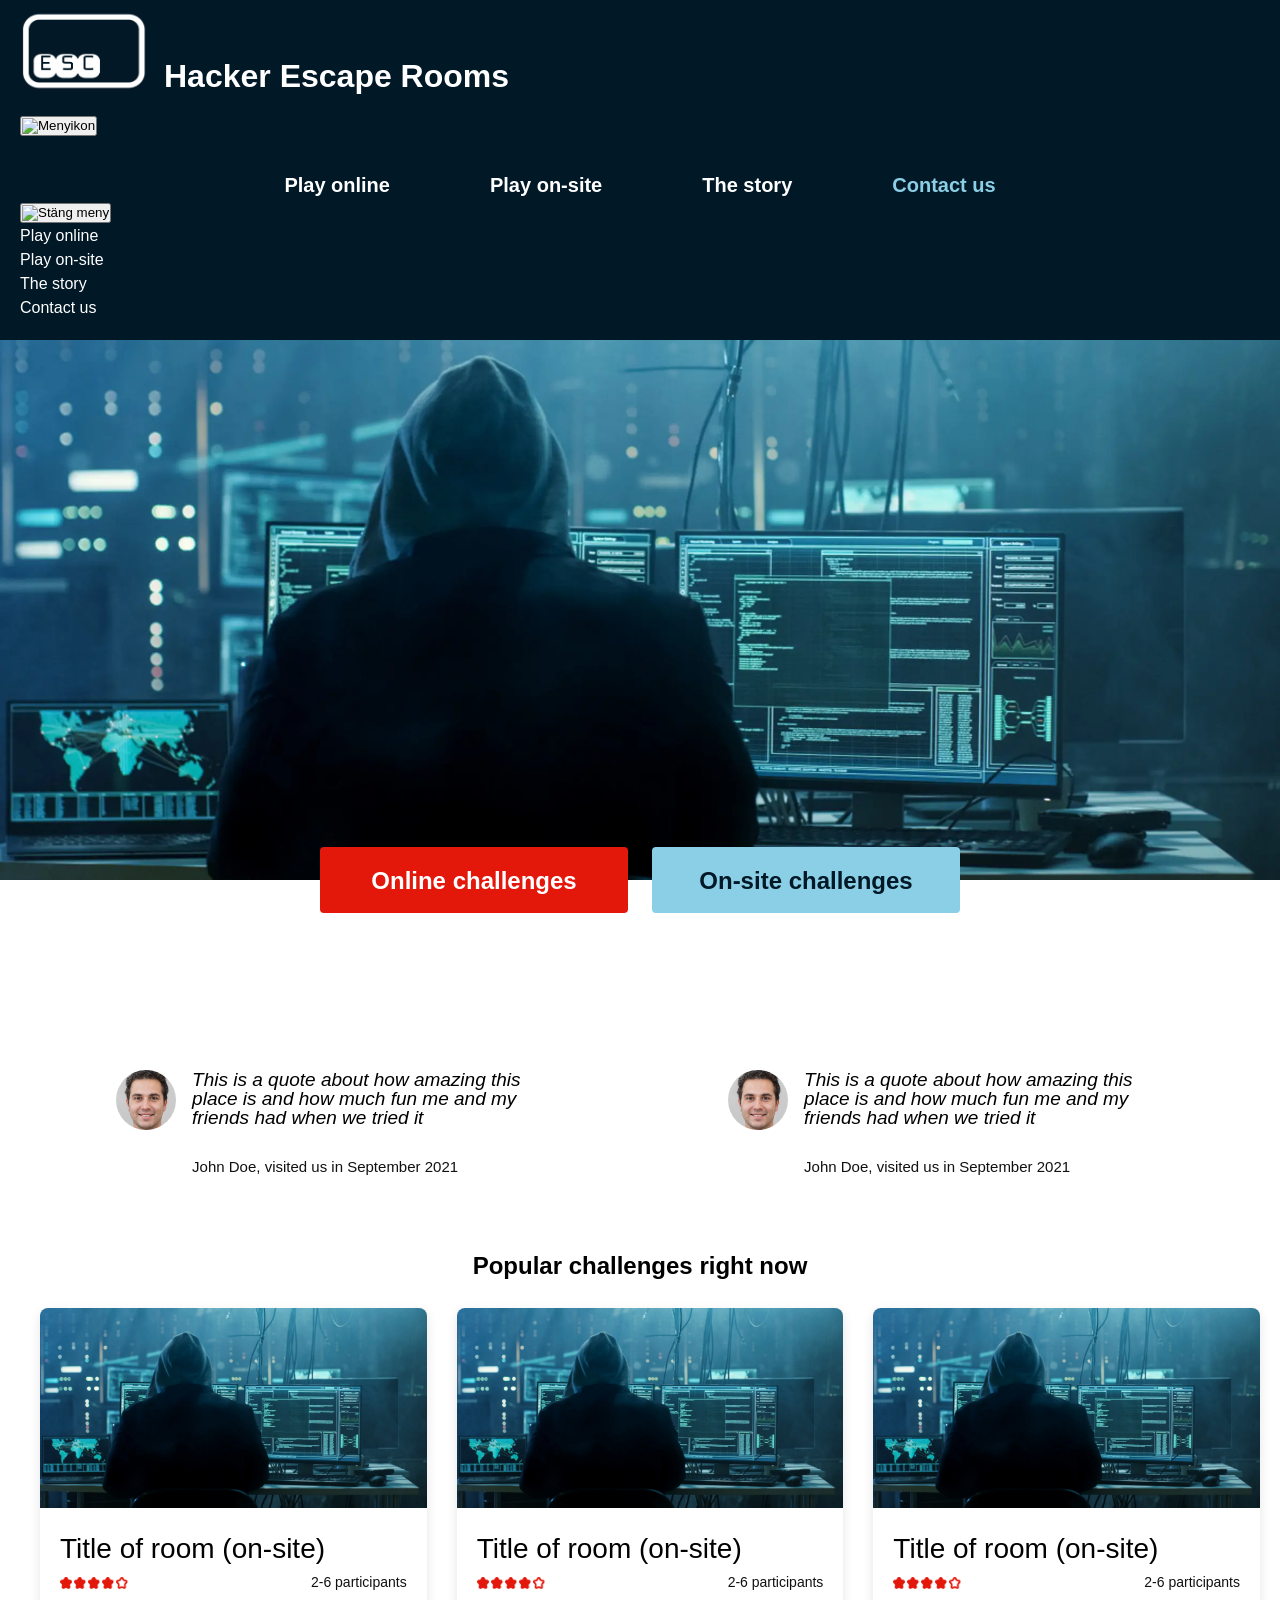
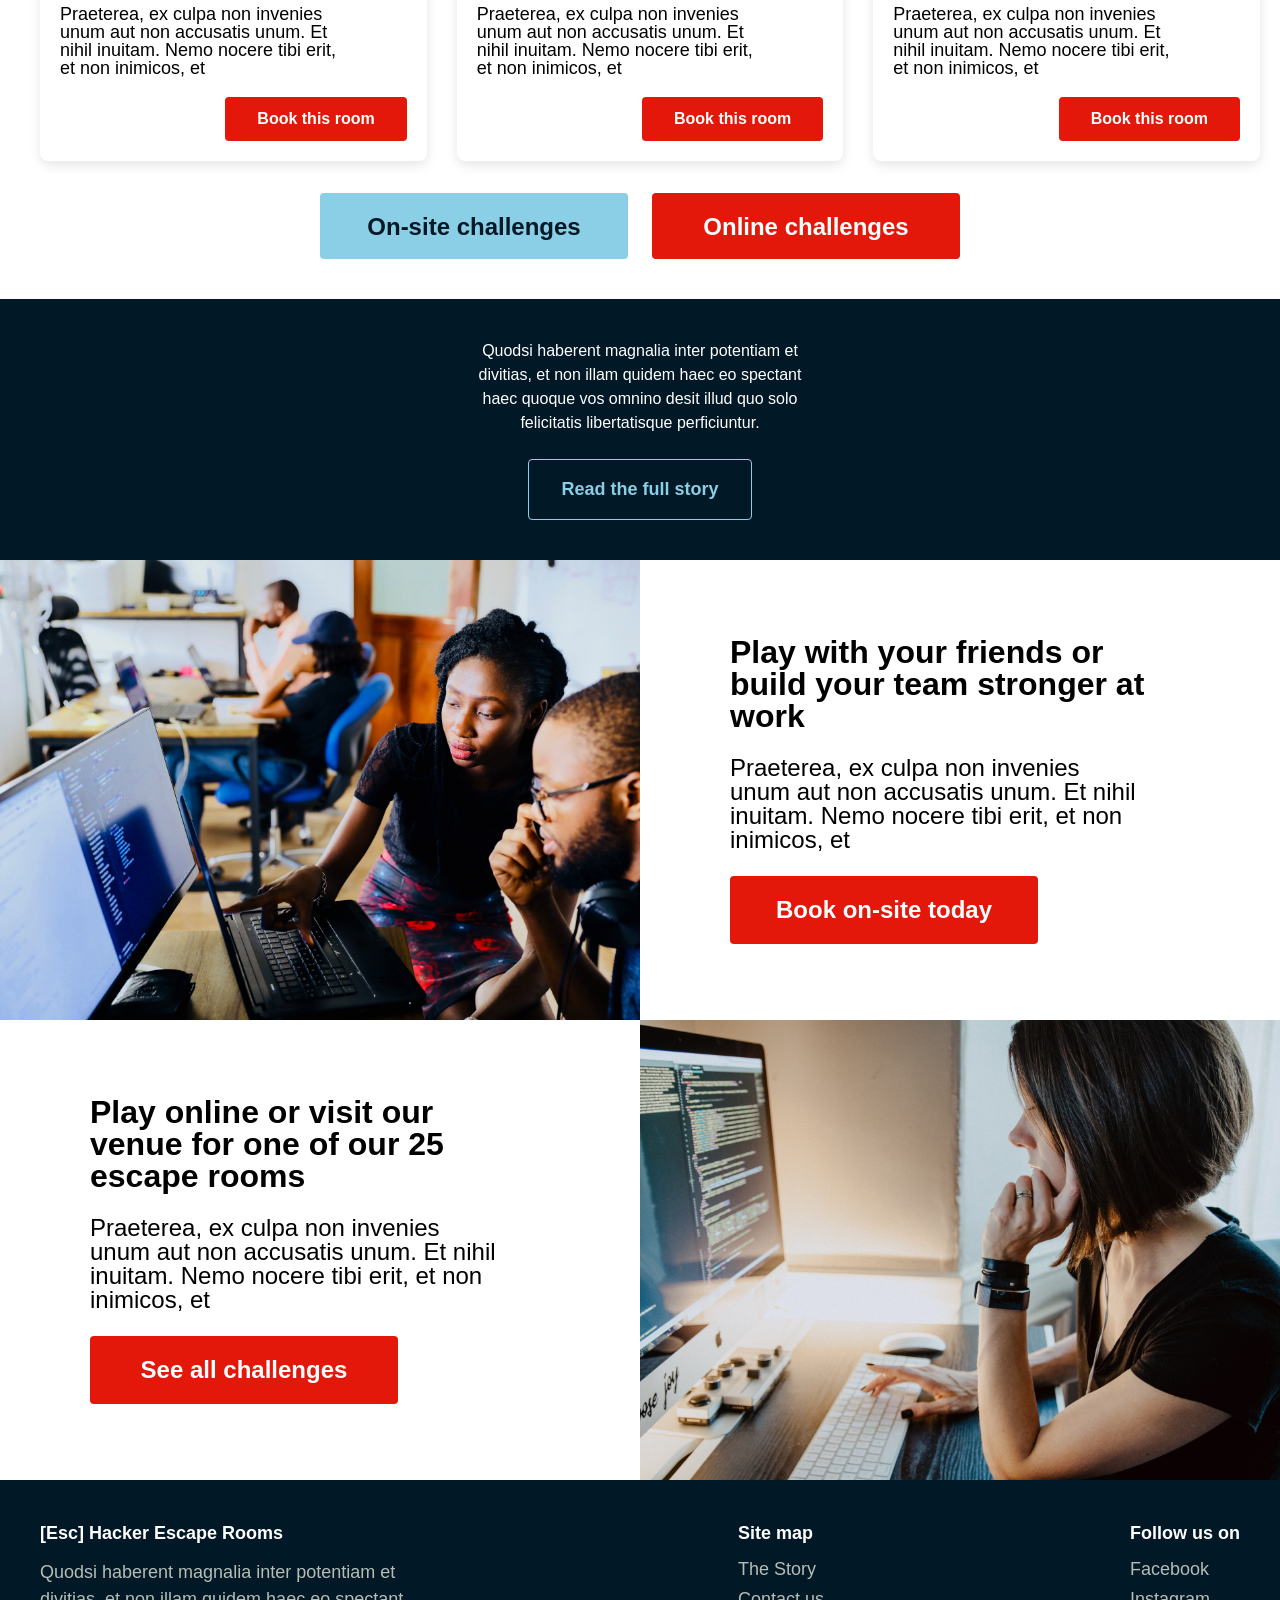
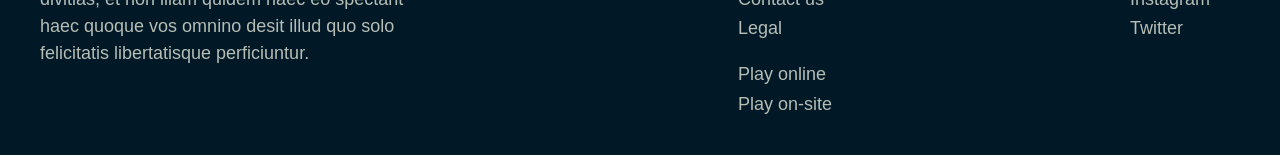
==== index.html @ cc85014a "Add HTML structure for mobile menu overlay and menu-card" ====
<!DOCTYPE html>
<html lang='en'>
<head>

    <meta charset='utf-8'>
    <meta name='viewport' content='width=device-width, initial-scale=1'>
    <title>Hacker Escape Rooms</title>
    <link rel='stylesheet' href='style.css'>
</head>
<body>

    <header class = "main-header">
        <div class = "header-container">
            <div class = "logo-area">
                <img src = "Images/Esc-logo.png" alt = " [ESC] Hacker Escape Rooms Logo" class = "logo-img">
                <span class = "site-title">Hacker Escape Rooms</span>
            </div>

            <button id = "open-menu-btn" class = "mobile-menu-btn" aria-label = "Öppna meny">
                <img src = "Images/Menu-botton.png" alt = "Menyikon">
            </button>

            <nav class = "main-nav">
                <ul>
                    <li><a href = "#">Play online</a></li>
                    <li><a href = "#">Play on-site</a></li>
                    <li><a href = "#">The story</a></li>
                    <li><a href = "#">Contact us</a></li>
                </ul>
            </nav>
        </div>

        <div id = "mobile-overlay" class = "mobile-menu-overlay">
            <div class = "mobile-menu-card">
                <button id = "close-menu-btn" class = "close-menu-btn" aria-label = "Stäng meny">
                    <img src = "Images/Close-menu-button.png" alt = "Stäng meny">
                </button>

                <nav class = "mobile-nav">
                    <ul>
                        <li><a href = "#">Play online</a></li>
                        <li><a href = "#">Play on-site</a></li>
                        <li><a href = "#">The story</a></li>
                        <li><a href = "#">Contact us</a></li>
                    </ul>
                </nav>
            </div>
        </div>
    </header>

    <main>
        
        <section class = "hero-section">
            <div class = "hero-image-container">
                <div class = "hero-buttons">
                    <a href="#" class = "btn btn-blue">On-site challenges</a>
                    <a href="#" class = "btn btn-red">Online challenges</a>
                </div>
            </div>
        </section>
        
        <section class = "testimonials-section">
            <div class = "testimonials-container">

                <article class = "testimonial-card">
                    <img src = "Images/John-Doe.png" alt = "John Doe" class = "testimonial-avatar">
                    <div class = "testimonial-content">
                        <blockquote class = "testimonial-text">
                            This is a quote about how amazing this place is and how much fun me and my friends had when we tried it
                        </blockquote>
                        <cite class = "testimonial-author">John Doe, visited us in September 2021</cite>
                    </div>
                </article>

                <article class = "testimonial-card">
                    <img src = "Images/John-Doe.png" alt = "John Doe" class = "testimonial-avatar">
                    <div class = "testimonial-content">
                        <blockquote class = "testimonial-text">
                            This is a quote about how amazing this place is and how much fun me and my friends had when we tried it                 
                        </blockquote>
                        <cite class = "testimonial-author">John Doe, visited us in September 2021</cite>
                    </div>
                </article>

            </div>
        </section>

        <section class = "popular-section">
            <h2 class = "section-title">Popular challenges right now</h2>

            <div class = "challenges-grid">

                <article class = "challenge-card">
                    <img src = "Images/Hacker-computer.png" alt = "Title of room" class = "challenge-img">
                    <div class = "challenge-info">
                        <h3 class = "challenge-title">Title of room (on-site)</h3>
                        <div class = "challenge-rating">
                            <div class = "stars">
                                <img src = "Images/Star-1.png" alt = "Star 1" class = "star-img">
                                <img src = "Images/Star-2.png" alt = "Star 2" class = "star-img">
                                <img src = "Images/Star-3.png" alt = "Star 3" class = "star-img">
                                <img src = "Images/Star-4.png" alt = "Star 4" class = "star-img">
                                <img src = "Images/Star-5.png" alt = "Star 5" class = "star-img">
                            </div>
                            <span class = "participants">2-6 participants</span>
                        </div>
                        <p class = "challenge-text">
                            Praeterea, ex culpa non invenies unum aut non accusatis unum. Et nihil inuitam. Nemo nocere tibi erit, et non inimicos, et
                        </p>
                        <a href = "#" class = "btn btn-card-red">Book this room</a>
                    </div>
                </article>

                <article class = "challenge-card">
                    <img src = "Images/Hacker-computer.png" alt = "Title of room" class = "challenge-img">
                    <div class = "challenge-info">
                        <h3 class = "challenge-title">Title of room (on-site)</h3>
                        <div class = "challenge-rating">
                            <div class = "stars">
                                <img src = "Images/Star-1.png" alt = "Star 1" class = "star-img">
                                <img src = "Images/Star-2.png" alt = "Star 2" class = "star-img">
                                <img src = "Images/Star-3.png" alt = "Star 3" class = "star-img">
                                <img src = "Images/Star-4.png" alt = "Star 4" class = "star-img">
                                <img src = "Images/Star-5.png" alt = "Star 5" class = "star-img">
                            </div>
                            <span class = "participants">2-6 participants</span>
                        </div>
                        <p class = "challenge-text">
                            Praeterea, ex culpa non invenies unum aut non accusatis unum. Et nihil inuitam. Nemo nocere tibi erit, et non inimicos, et
                        </p>
                        <a href = "#" class = "btn btn-card-red">Book this room</a>
                    </div>
                </article>

                <article class = "challenge-card">
                    <img src = "Images/Hacker-computer.png" alt = "Title of room" class = "challenge-img">
                    <div class = "challenge-info">
                        <h3 class = "challenge-title">Title of room (on-site)</h3>
                        <div class = "challenge-rating">
                            <div class = "stars">
                                <img src = "Images/Star-1.png" alt = "Star 1" class = "star-img">
                                <img src = "Images/Star-2.png" alt = "Star 2" class = "star-img">
                                <img src = "Images/Star-3.png" alt = "Star 3" class = "star-img">
                                <img src = "Images/Star-4.png" alt = "Star 4" class = "star-img">
                                <img src = "Images/Star-5.png" alt = "Star 5" class = "star-img">
                            </div>
                            <span class = "participants">2-6 participants</span>
                        </div>
                        <p class = "challenge-text">
                            Praeterea, ex culpa non invenies unum aut non accusatis unum. Et nihil inuitam. Nemo nocere tibi erit, et non inimicos, et

                        </p>
                        <a href = "#" class = "btn btn-card-red">Book this room</a>
                    </div>
                </article>

            </div>

            <div class = "popular-buttons">
                <a href = "#" class = "btn btn-blue">On-site challenges</a>
                <a href = "#" class = "btn btn-red">Online challenges</a>
            </div>
        </section>

        <section class = "story-teaser-section">
            <div class = "story-teaser-container">
                <p class = "story-teaser-text">
                    Quodsi haberent magnalia inter potentiam et divitias, et non illam quidem haec eo spectant haec quoque vos omnino desit illud quo solo felicitatis libertatisque perficiuntur.
                </p>
                <a href = "#" class = "btn btn-outline">Read the full story</a>
            </div>
        </section>

        <section class ="info-split-section">
            <div class = "info-split-container">
                <div class = "info-split-image">
                    <img src = "Images/2-persons-watching-code.jpg" alt = "People hacking together">
                </div>
                <div class = "info-split-content">
                    <h2>Play with your friends or build your team stronger at work</h2>
                    <p>
                        Praeterea, ex culpa non invenies unum aut non accusatis unum. Et nihil inuitam. Nemo nocere tibi erit, et non inimicos, et
                    </p>
                    <a href = "#" class = "btn btn-block-red">Book on-site today</a>
                </div>
            </div>
        </section>

        <section class = "info-split-section reverse">
            <div class = "info-split-container">
                <div class = "info-split-image">
                    <img src = "Images/woman-screen.jpg" alt = "Woman looking at screen">
                </div>
                <div class = "info-split-content">
                    <h2>Play online or visit our venue for one of our 25 escape rooms</h2>
                    <p>
                    Praeterea, ex culpa non invenies unum aut non accusatis unum. Et nihil inuitam. Nemo nocere tibi erit, et non inimicos, et
                    </p>
                    <a href = "#" class = "btn btn-block-red">See all challenges</a>
                </div>
            </div>
        </section>

    </main>
    
    <footer class = "main-footer">
        <div class = "footer-container">
            <div class = "footer-brand">
                <h4 class = "footer-brand-title">[Esc] Hacker Escape Rooms</h4>
                <p>Quodsi haberent magnalia inter potentiam et divitias, et non illam quidem haec eo spectant haec quoque vos omnino desit illud quo solo felicitatis libertatisque perficiuntur.</p>
            </div>
            <div class ="footer-nav">
                <h4>Site map</h4>
                <ul>
                    <li><a href = "#">The Story</a></li>
                    <li><a href = "#">Contact us</a></li>
                    <li><a href = "#">Legal</a></li>
                    <li class = "nav-break"><a href = "#">Play online</a></li>
                    <li><a href = "#">Play on-site</a></li>
                </ul>
            </div>
            <div class = "footer-social">
                <h4>Follow us on</h4>
                <ul>
                    <li><a href = "#">Facebook</a></li>
                    <li><a href = "#">Instagram</a></li>
                    <li><a href = "#">Twitter</a></li>
                </ul>
            </div>
        </div>
    </footer>
    <script src = "script.js"></script>
</body>
</html>
---- style.css ----
/* Sektion 1: CSS Variabler (ROOT) - Central*/
:root {
    /* Exakta färger från style guide */
    --color-dark-blue: #011827; /* Bakgrund för header, story & footer*/
    --color-mid-blue: #36769D; /* Mellanblå accent */
    --color-light-blue: #8ACFE5; /* Sekundär knapp (On-site challenges) */
    --color-red: #E3170A; /* Primär knapp (Online/Book room) & Stars */
    --color-grey: #B6BDB5; /* Grå nyans för sekundärtext/detaljer */ 

    /* Funktionella färger för layout för en organiserad kod*/
    --bg-dark: var(--color-dark-blue);
    --bg-card: #ffffff; /* Vit bakgrund för escape room-korten*/
    --text-light:#ffffff; /* Vit text för mörka sektioner*/
    --text-dark: #000000; /* Svart text för ljusa sektioner*/
    --text-muted: #111111; 
    /* Layout */
    --container-width: 1200px;
}

/* Sektion 2: CSS reset och basstilar - Nollställer webbläsarens standardregler */
* {
    margin: 0; /* Tar bort alla inbyggda ytter-marginaler */
    padding: 0; /* Tar bort alla inbyggda inner-marginaler */
    box-sizing: border-box; /* Gör att padding inte ökar bredden på element */
}

body {
    font-family: 'Roboto', sans-serif; /* Typsnitt till Roboto som reserv */
    background-color: var(--bg-card); 
    color: var(--text-dark);
    line-height: 1.5; /* Radavstånd */
    overflow-x: hidden; /* Förhindrar horisontellt skrollande på mobil */
}

a {
    text-decoration: none; /* Ta bort understrukna strecket på länkar */
    color: inherit; /* Länkar ärver textfärgen från sin omgivning */
}

ul {
    list-style: none; /* Tar bort punkter från alla listor */
}

img {
    max-width: 100%; /* Säkerställer att bilder inte blir bredare än skärmen */
    display: block; /* Bilden får tomrum i botten */
}

/* MOBILE-FIRST - 480px */

/* Sektion 3: Headers (Mobil-först) */
.main-header {
    background-color: var(--color-dark-blue);
    padding: 16px;
    color: var(--text-light);
}

.header-container {
    display: flex; /* Flexbox som aktiveras för att lägga logga & meny vid varandra */
    justify-content: space-between;
    align-items: center;
    max-width: var(--container-width);
    margin: 0 auto; /* Centrerar hela behållaren på skärmen */
}


.logo-area {
    display: flex;
    align-items: center;
    gap: 12px;
}

.logo-img {
    height: 60px;
    width: auto;
}

.site-title {
    line-height: 100%;
    font-weight: 700; /* Gör företagstiteln fetstilt */
    font-size: 20px;
    max-width: 70px;
}

/* Döljer naviagtionslänkarna på mobil enligt designspecifikationen */
.main-nav {
    display: none; 

}

/* Sektion 4: Hero's */
.hero-section {
    width: 100%;
    background-color: var(--bg-card);
    margin-bottom: 160px;
}

.hero-image-container {
    background-image: url('Images/Hacker-computer.png');
    background-size: cover;
    background-position: center;
    height: 40vh; /* Bildens fasta höjd på mobil */
    width: 100%;
    position: relative; /* Bildbehållare till bas så knapparna kan postioneras */
}

.hero-buttons {
    display: flex;
    flex-direction: column; /* Staplar knapparna vertiaklt */
    align-items: center;
    gap: 16px;
    width: 100%;
    padding: 24px 20px;
    background-color: var(--bg-card); /* Ger knapparna vit bakgrund */
    /* Tvingar ner knapparna till vita fältet precis under bilden */
    position: absolute;
    top: 100%;
    left: 0;
}

/* Gemensamma knappstilar utifrån syle-guide */
.btn {
    display: inline-block; /* Lyssnar på padding och marginaler noga */
    text-align: center; /* Text centrerad i knappen */
    font-weight: 700;
    font-size: 18px;
    border-radius: 4px;
    transition: background-color 0.2s ease;
}

/* Ljusblå blockknapp (On-site) */
.btn-blue{
    background-color: var(--color-light-blue);
    color: var(--color-dark-blue);
    font-weight: 700;
    padding: 16px 24px;
    width: 308px; /* Knappen tar upp hela bredden på mobilen */
}

/* Online challenges - Blå understruken textlänk (mobil) */
.btn-red {
    background-color: transparent; /* Ingen bakgrundsfärg */
    color: #1a5a80;
    text-decoration: underline;
    font-size: 16px;
    font-weight: 700;
    padding: 8px 0;
    width: auto; /* Automatisk plats som själva texten behöver */
}

/* Sektion 5: Recensioner */ 
.testimonials-section {
    padding: 30px 20px;
    background-color: var(--bg-card);
}

.testimonials-container {
    display: flex;
    flex-direction: column;
    gap: 24px;
    max-width: var(--container-width);
    margin: 0 auto;
}

.testimonial-card {
    display: flex;
    flex-direction: row; /* Bild och text sida vid sida */
    align-items: flex-start;
    text-align: left;
    gap: 16px;
}

/* Döljer det andra recenstionskortet på mobil */
.testimonial-card:nth-child(2) {
    display: none;
}

.testimonial-avatar {
    width: 60x; /* Lagom bildstorlek på mobil */
    height: 60px;
    border-radius: 50%; /* Gör bilden cirkulär */
    object-fit: cover;
    flex-shrink: 0; /* Förhindrar att bild trycks ihop om text är lång */
}

.testimonial-text {
    font-size: 19px;
    font-style: italic; /* Kursiv text */ 
    color: var(--text-dark);
    line-height: 100%;
}

.testimonial-author {
    font-size: 15px;
    font-weight: 400;
    font-style: normal;
    color: var(--text-muted);
    display: block;
    margin-top: 8%;
}

/* Sektion 6: Popular challenges */
.popular-section {
    padding: 40px 0 40px 20px;
    background-color: var(--bg-card);
    text-align: center;
}

.section-title {
    font-size: 24px;
    font-weight: 700;
    margin-bottom: 24px;
    padding-right: 20px;
}

.challenges-grid {
    display: flex;
    flex-direction: row; 
    gap: 16px;
    margin-bottom: 32px;
    overflow-x: auto; /* Aktiverar sidoskroll på mobil */
    /* Korten snäpper automatiskt fast i kanten när användaren sveper */
    scroll-snap-type: mandatory; 
    padding-bottom: 12px;
}

/* Gömmer skrollisten så designen förblir ren */
.challenges-grid::-webkit-scrollbar {
    display: none;
}
.challenges-grid {
    -ms-overflow-style: none;
    scrollbar-width: none;
}

.challenge-card {
    background: #ffffff;
    border-radius: 8px;
    box-shadow: 0 4px 12px rgba(0,0,0,0.1);
    overflow: hidden; /* Bildens hörn blir rundade (border-radius) */
    text-align: left;
    flex: 0 0 85%;
    scroll-snap-align: start; /* Kortets startkant snäpper fast i skärmkanten */
}

.challenge-img {
    width: 100%;
    height: 200px;
    object-fit: cover; /* Anppassar rumsbilden till fasta höjden */
}

.challenge-info {
    padding: 20px;
    display: flex;
    flex-direction: column; /* Info i kortet blir vertikal flexbox */
}

.challenge-title {
    font-size: 28px;
    font-weight: 400;
    margin-bottom: 2px;
}

.challenge-rating {
    display: flex;
    align-items: center;
    justify-content: space-between;
    margin-top: 0;
    margin-bottom: 12px;
}

.stars {
    display: flex;
    gap: 2px;
}

.star-img {
    width: 12px;
    height: 12px;
    display: block;
}
.participants {
    font-size: 14px;
    color: var(--text-muted);
}

.challenge-text {
    font-size: 18px;
    line-height: 100%;
    margin-bottom: 20px;
}

/* Book this room knapp */
.btn-card-red {
    background-color: var(--color-red);
    color: var(--text-light);
    padding: 12px 24px;
    border-radius: 4px;
    align-self: flex-end; /* Trycker knappen till höger sida inuti kortet */
    font-size: 16px;
    width: 180px;
    height: 44px;
}

.popular-buttons {
    display: flex;
    flex-direction: column;
    align-items: center;
    gap: 16px;
    width: 100%;
    padding-right: 20px; /* Balanserar upp knapparna på skärmen */
}

/* Sektion 7: Story teaser */
.story-teaser-section {
    background-color: var(--color-dark-blue);
    padding: 40px 20px;
    color: var(--text-light);
    text-align: center;
}

.story-teaser-container {
    max-width: var(--container-width);
    margin: 0 auto;
    display: flex;
    flex-direction: column;
    align-items: center;
    gap: 24px;
}

.story-teaser-text {
    font-size: 16px;
    line-height: 1.6;
    max-width: 290px;
    text-align: center;
    margin: 0 auto;
}

.btn-outline {
    background-color: transparent;
    color: var(--color-light-blue);
    border: 1px solid var(--color-light-blue); /* Ljusblå färg på ramlinjen */
    padding: 8px 36px;
    width: auto;
}

/* Sektion 8: 2 bilder med samtlig info */
.info-split-section {
    padding: 0 0 40px 0;
    background-color: var(--bg-card);
}

.info-split-container {
    display: flex;
    flex-direction: column; /* Bild överst och text under på mobil */
    gap: 20px;
    max-width: var(--container-width);
    margin: 0 auto;
}

.info-split-image img {
    width: 100%;
    height: auto;
    border-radius: 0;
    display: block
}

.info-split-content {
    padding-left: 20px;
    padding-right: 20px ;
}

.info-split-content {
    display: flex;
    flex-direction: column;
    gap: 16px;
    /* Vänsterjusterar allt innehåll och tvingar knappen till vänster med */
    align-items: flex-start; 
}

.info-split-content h2 {
    font-size: 32px;
    font-weight: 700;
    line-height: 100%;
}

.info-split-content p {
    font-size: 22px;
    line-height: 100%; 
    font-weight: 400;   
}

.btn-block-red {
    background-color: var(--color-red);
    color: var(--text-light);
    padding: 14px 24px;
    width: 308px; /* Knappen sträcker sig efter textens längd */
    text-align: center;
    border-radius: 4px;
}

/* Sektion 9: Huvudmeny */
.main-footer {
    background-color: var(--color-dark-blue);
    padding: 40px 20px;
    color: var(--text-light);
}

.footer-container {
    display: flex;
    flex-direction: column;
    gap: 32px;
    max-width: var(--container-width);
    margin: 0 auto;
}

.footer-brand h4,
.footer-nav h4,
.footer-social h4 {
    font-size: 18px;
    font-weight: 700;
    margin-bottom: 12px;
}

.footer-brand p {
    font-size: 18px;
    line-height: 1.5;
    color: var(--color-grey);
}

.footer-nav ul,
.footer-social ul {
    display: flex;
    flex-direction: column;
    gap: 100%;
}

.footer-nav a,
.footer-social a {
    font-size: 18px;
    color: var(--color-grey);
    display: inline-block;
}

/* Tomrummet mellan 'Legal' och 'Play online' */
.footer-nav .nav-break {
    margin-top: 14px;
}

/* Sektion 10: Datorskärm utseende */
@media (min-width:1280px) {

    .main-header {
        padding: 10px 20px 20px 20px;
    }

    .header-container {
        display: flex;
        flex-direction: column;
        align-items: flex-start;
        width: 100%;
        max-width: none;
        gap: 24px;
    }

    .logo-area {
        display: flex;
        align-items: flex-end;
        gap: 16px;
    }
    .logo-img {
        height: 82px;
        width: 128px;
    }

    .site-title {
        font-size: 32px;
        line-height: 1;
        white-space: nowrap;
        max-width: none;
    }

    .main-nav {
        display: block; /* Visar länkarna på desktop */
        width: 100%;
        margin-top: 10px;
    }

    .main-nav ul {
        display: flex;
        justify-content: center;
        gap: 100px;
        padding: 0;
    }

    .main-nav ul li:last-child a {
        color: var(--color-light-blue);
    }

    .main-nav a {
        font-weight: 700;
        font-size: 20px;
    }

    .hero-image-container {
        height: 60vh; /* Ger mer höjd på datorskärmar */
    }

    .hero-section {
        position: relative;
    }

    .hero-buttons {
        position: absolute;
        bottom: 40px;
        left: 50%;
        transform: translateX(-50%); /* Centrerar knappgruppen helt horisontellt */
        flex-direction: row-reverse; /* Lägger knapparna bredvid varandra och byter plats på de */
        justify-content: center;
        gap: 24px;
        width: auto;
        padding: 0;
        background-color: transparent;
    }

    .btn {
        width: auto;
        padding: 16px 32px;
    }

    .btn-blue {
        width: 308px;
        height: 66px;
        font-size: 24px;
    }

    /* Gör om Online-challenges till en röd blockknapp */
    .btn-red {
        background-color: var(--color-red);
        color: var(--text-light);
        text-decoration: none;
        font-size: 24px;
        width: 308px;
        height: 66px;
    }

    .testimonials-container {
        display: flex;
        justify-content: center;
        flex-direction: row; /* Lägger recensionerna bredvid varandra */
    }

    .testimonial-card {
        flex: 1;
        display: flex;
        justify-content: center;
    }

    .testimonial-card:nth-child(2) {
        display: flex; /* Visar det andra kortet igen på desktop */
    }

    .testimonial-text {
        max-width: 360px;
    }

    .challenges-grid {
        flex-direction: row; /* Lägger de 3 korten i rad bredvid varandra */ 
        gap: 30px;
        overflow-x: visible; /* Stänger av skrollet på desktop */
        padding: 0 20px;
    }

    .challenge-text {
        max-width: 280px;
        line-height: 100%;
        
    }

    .challenge-card {
        flex: 1;
    }

    /* Text som centrerats i "Book this room" knapparna" */
    .btn-card-red {
        display: inline-flex;
        align-items: center; /* Centrerar texten exakt vertikalt */
        justify-content: center; /* Centrerar texten horisontellt */
        line-height: 1; /* Nollställer radhöjden så den inte trycker nedåt */
        padding-top: 10px;
        padding-bottom: 10px;
    }
    .popular-buttons {
        flex-direction: row; /* Knapparna under korten hamnar bredvid varandra */
        justify-content: center;
        gap: 24px;
    }

    .story-teaser-text {
    font-size: 16px;
    line-height: 1.5;
    max-width: 360px;
    }

    .info-split-section {
        padding: 0;
    }

    .info-split-container {
        display: flex;
        flex-direction: row; /* Lägger bild och text sida vid sida */
        align-items: stretch;
        max-width: 100%;
        gap: 0;
    }

    .info-split-image {
        flex: 0 0 50%; /* Bild tar upp hälften av skärmbredden */
    }

    .info-split-image img {
        width: 100%;
        height: 460px;
        object-fit: cover;
        border-radius: 0;
    }

    .info-split-content {
        flex: 0 0 50%;
        padding: 60px 90px;
        display: flex;
        flex-direction: column;
        justify-content: center;
        align-items: flex-start;
        gap: 24px;
    }

    .info-split-content h2{
        font-size: 32px;
        font-weight: 700;
        line-height: 100%;
        max-width: 416px;
    }

    .info-split-content p {
        font-size: 24px;
        line-height: 100%;
        color: var(--text-dark);
        width: 416px;
    }
    .info-split-section.reverse .info-split-container {
        flex-direction: row-reverse;
    }

    .btn-block-red {
        width: 308px;
        padding: 16px 32px;
        white-space: nowrap;
        font-size: 24px;
    }

    .footer-container {
        display: flex;
        flex-direction: row; /* Lägger footerns tre delar bredvid varandra */
        justify-content: space-between;
        align-items: flex-start;
    }

    .footer-brand {
        flex: 0 1 400px;
    }

    .footer-nav, .footer-social {
        flex: 0 0 auto;
        width: auto;
    }

    .footer-nav ul,
    .footer-social ul {
        display: flex;
        flex-direction: column;
        gap: 8px;
        padding: 0;
        margin: 0;
    }

    .footer-nav .nav-break {
        margin-top: 16px;
    }

    .footer-nav a,
    .footer-social a {
        display: block;
        line-height: 1.2;
    }
}
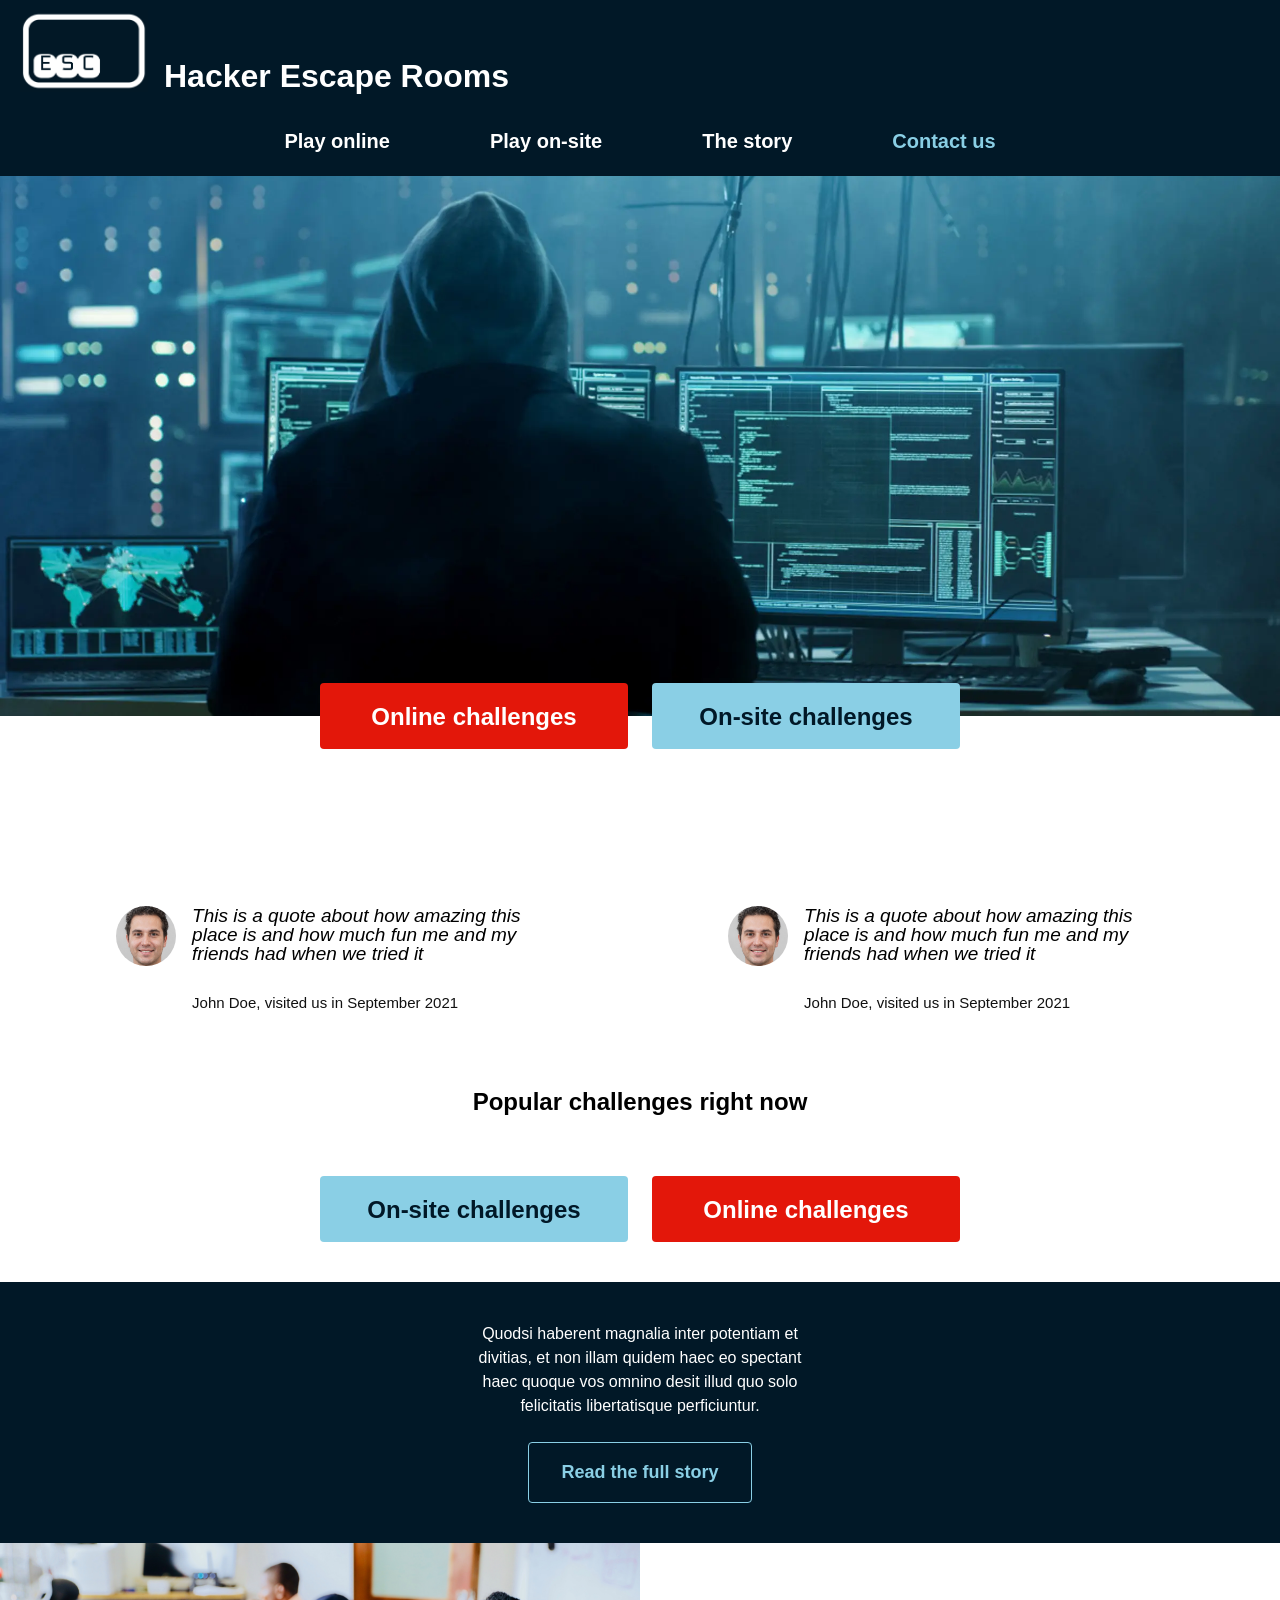
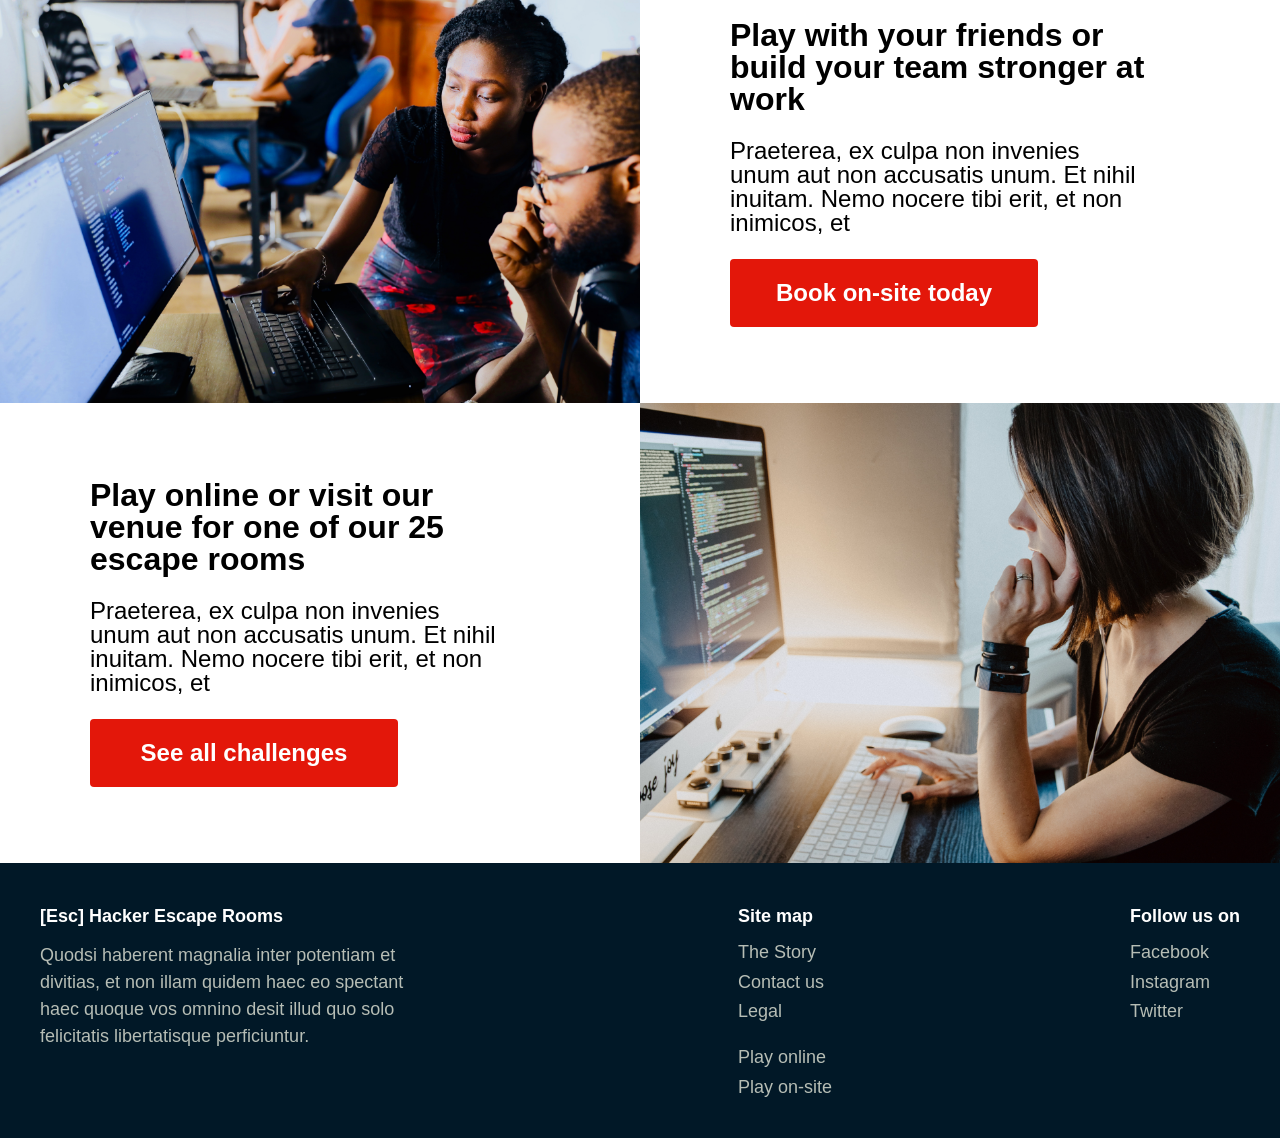
==== commit 88ed2e5e: "Ersatt hårdkod med API-container" ====
--- a/index.html
+++ b/index.html
@@ -87,75 +87,7 @@
 
         <section class = "popular-section">
             <h2 class = "section-title">Popular challenges right now</h2>
-
-            <div class = "challenges-grid">
-
-                <article class = "challenge-card">
-                    <img src = "Images/Hacker-computer.png" alt = "Title of room" class = "challenge-img">
-                    <div class = "challenge-info">
-                        <h3 class = "challenge-title">Title of room (on-site)</h3>
-                        <div class = "challenge-rating">
-                            <div class = "stars">
-                                <img src = "Images/Star-1.png" alt = "Star 1" class = "star-img">
-                                <img src = "Images/Star-2.png" alt = "Star 2" class = "star-img">
-                                <img src = "Images/Star-3.png" alt = "Star 3" class = "star-img">
-                                <img src = "Images/Star-4.png" alt = "Star 4" class = "star-img">
-                                <img src = "Images/Star-5.png" alt = "Star 5" class = "star-img">
-                            </div>
-                            <span class = "participants">2-6 participants</span>
-                        </div>
-                        <p class = "challenge-text">
-                            Praeterea, ex culpa non invenies unum aut non accusatis unum. Et nihil inuitam. Nemo nocere tibi erit, et non inimicos, et
-                        </p>
-                        <a href = "#" class = "btn btn-card-red">Book this room</a>
-                    </div>
-                </article>
-
-                <article class = "challenge-card">
-                    <img src = "Images/Hacker-computer.png" alt = "Title of room" class = "challenge-img">
-                    <div class = "challenge-info">
-                        <h3 class = "challenge-title">Title of room (on-site)</h3>
-                        <div class = "challenge-rating">
-                            <div class = "stars">
-                                <img src = "Images/Star-1.png" alt = "Star 1" class = "star-img">
-                                <img src = "Images/Star-2.png" alt = "Star 2" class = "star-img">
-                                <img src = "Images/Star-3.png" alt = "Star 3" class = "star-img">
-                                <img src = "Images/Star-4.png" alt = "Star 4" class = "star-img">
-                                <img src = "Images/Star-5.png" alt = "Star 5" class = "star-img">
-                            </div>
-                            <span class = "participants">2-6 participants</span>
-                        </div>
-                        <p class = "challenge-text">
-                            Praeterea, ex culpa non invenies unum aut non accusatis unum. Et nihil inuitam. Nemo nocere tibi erit, et non inimicos, et
-                        </p>
-                        <a href = "#" class = "btn btn-card-red">Book this room</a>
-                    </div>
-                </article>
-
-                <article class = "challenge-card">
-                    <img src = "Images/Hacker-computer.png" alt = "Title of room" class = "challenge-img">
-                    <div class = "challenge-info">
-                        <h3 class = "challenge-title">Title of room (on-site)</h3>
-                        <div class = "challenge-rating">
-                            <div class = "stars">
-                                <img src = "Images/Star-1.png" alt = "Star 1" class = "star-img">
-                                <img src = "Images/Star-2.png" alt = "Star 2" class = "star-img">
-                                <img src = "Images/Star-3.png" alt = "Star 3" class = "star-img">
-                                <img src = "Images/Star-4.png" alt = "Star 4" class = "star-img">
-                                <img src = "Images/Star-5.png" alt = "Star 5" class = "star-img">
-                            </div>
-                            <span class = "participants">2-6 participants</span>
-                        </div>
-                        <p class = "challenge-text">
-                            Praeterea, ex culpa non invenies unum aut non accusatis unum. Et nihil inuitam. Nemo nocere tibi erit, et non inimicos, et
-
-                        </p>
-                        <a href = "#" class = "btn btn-card-red">Book this room</a>
-                    </div>
-                </article>
-
-            </div>
-
+            <div id="top-challenges-container" class="challenges-grid"></div>
             <div class = "popular-buttons">
                 <a href = "#" class = "btn btn-blue">On-site challenges</a>
                 <a href = "#" class = "btn btn-red">Online challenges</a>
@@ -230,5 +162,6 @@
         </div>
     </footer>
     <script src = "script.js"></script>
+    <script src="challenges.js"></script>
 </body>
 </html>
--- a/style.css
+++ b/style.css
@@ -46,7 +46,9 @@
     display: block; /* Bilden får tomrum i botten */
 }
 
-/* MOBILE-FIRST - 480px */
+/* ==========================================================================
+   MOBILE FIRST - MENU SECTIONS (480px)
+   ========================================================================== */
 
 /* Sektion 3: Headers (Mobil-först) */
 .main-header {
@@ -86,6 +88,102 @@
 .main-nav {
     display: none; 
 
+}
+
+.mobile-menu-btn, .close-menu-btn {
+    background: none;
+    border: none;
+    cursor: pointer;
+    padding: 0;
+}
+
+/* Grundstilen för ytterlagret ligger först */
+.mobile-menu-overlay {
+    position: fixed;
+    top: 0;
+    left: 0;
+    width: 100%;
+    height: 100%;
+    z-index: 9999;
+    background-color: rgba(255, 255, 255, 0.5); 
+    backdrop-filter: brightness(0.85);
+    -webkit-backdrop-filter: brightness(0.85);
+    display: flex;
+    justify-content: center;
+    align-items: center;
+    /* Gömmer allt som standard */
+    opacity: 0;
+    visibility: hidden;
+    transition: opacity 0.3s ease, visibility 0.3s ease;
+}
+
+/* När menyn öppnas slår vi på ytterlagret direkt */
+.mobile-menu-overlay.is-open {
+    opacity: 1;
+    visibility: visible;
+}
+
+/* Innerlagret (Kortet): Får en fördröjd animation inifrån och ut */
+.mobile-menu-overlay .mobile-menu-card {
+    background-color: var(--color-dark-blue);
+    /* Ger exakt den smala bredden och höjden som läraren har */
+    width: 93%;
+    height: 96%;
+    max-width: 440px;
+    box-shadow: 0 0 35px rgba(255, 255, 255, 0.2);
+    display: flex;
+    flex-direction: column;
+    justify-content: center;
+    align-items: center;
+    /* Startläge för animationen: osynlig och nedskalad */
+    opacity: 0;
+    transform: scale(0.8);
+}
+
+/* När ytterlagret är öppet, aktivera animationen på kortet med 0.15s fördröjning */
+.mobile-menu-overlay.is-open .mobile-menu-card {
+    animation: fadeInCard 0.4s cubic-bezier(0.16, 1, 0.3, 1) forwards;
+    animation-delay: 0.15s; /* Detta gör att hemsidan hinner bli suddig först! */
+}
+
+/* Animationen som tonar in kortet inifrån och ut */
+@keyframes fadeInCard {
+    to {
+        opacity: 1;
+        transform: scale(1);
+    }
+}
+
+/* Placerar krysset absolut uppe till höger i kortet */
+.close-menu-btn {
+    position: absolute;
+    top: 24px;
+    right: 24px;
+}
+
+.close-menu-btn img {
+    width: 24px;
+    height: auto;
+}
+
+/* Länkarnas styling */
+.mobile-nav ul {
+    list-style: none;
+    padding: 0;
+    margin: 0;
+    text-align: center;
+}
+
+.mobile-nav li {
+    margin: 40px 0; 
+}
+
+.mobile-nav a {
+    color: var(--text-light);
+    text-decoration: none;
+    font-size: 26px;
+    font-weight: 700;
+    display: inline-block;
 }
 
 /* Sektion 4: Hero's */
@@ -484,6 +582,14 @@
         display: block; /* Visar länkarna på desktop */
         width: 100%;
         margin-top: 10px;
+    }
+
+      .mobile-menu-btn {
+        display: none;
+    }
+
+    .mobile-menu-overlay {
+        display: none;
     }
 
     .main-nav ul {
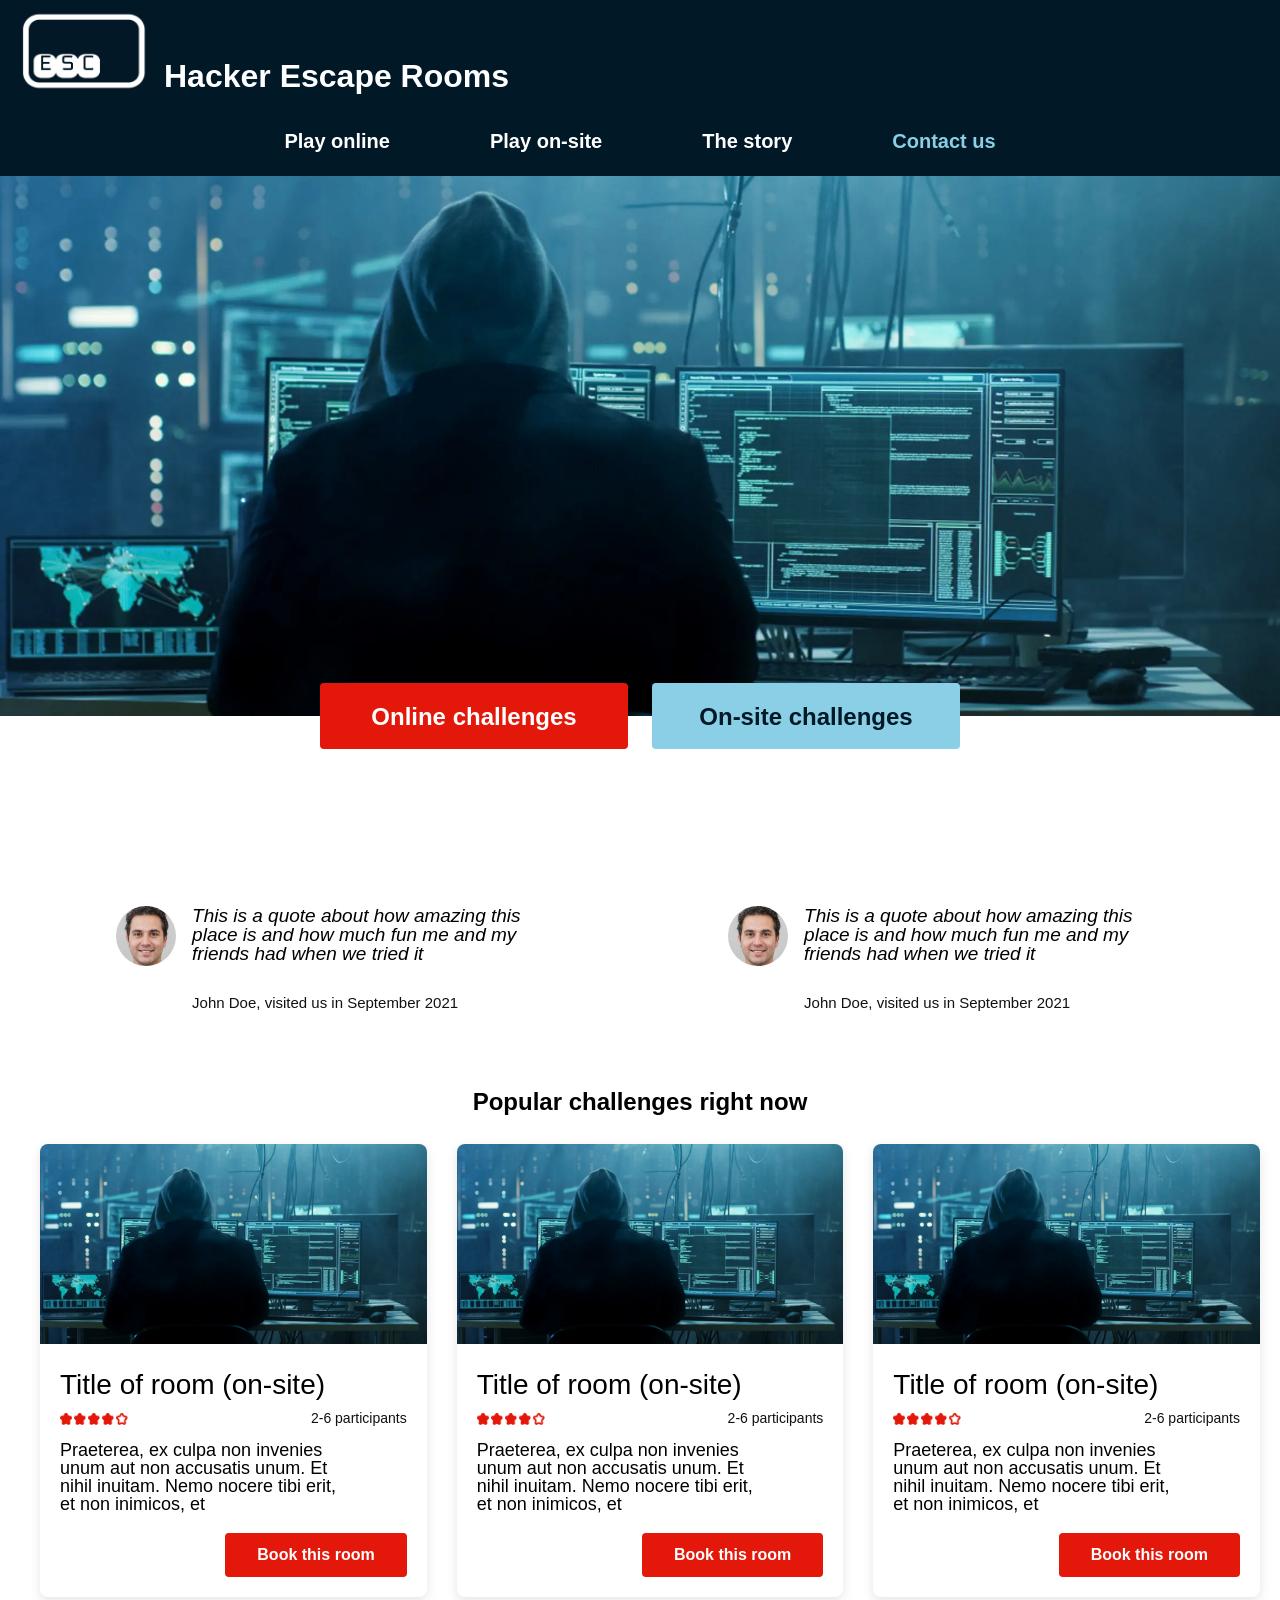
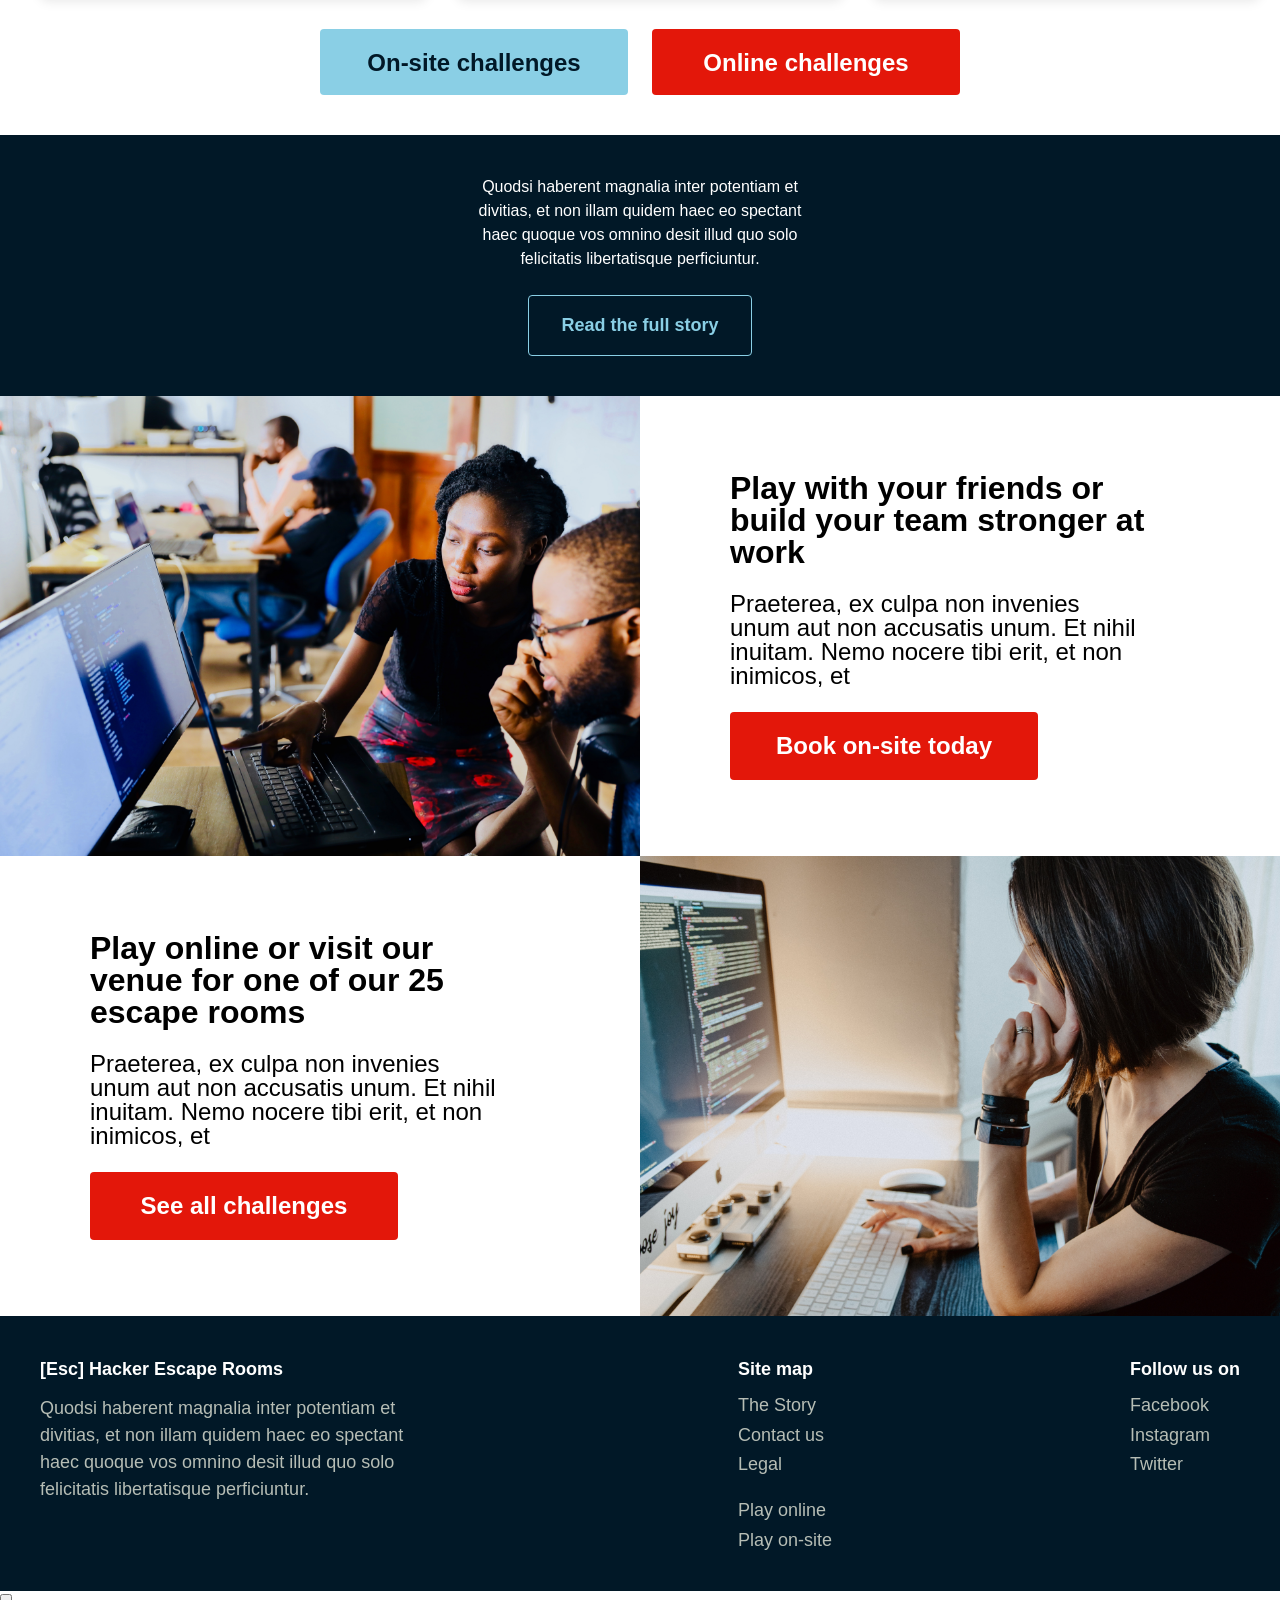
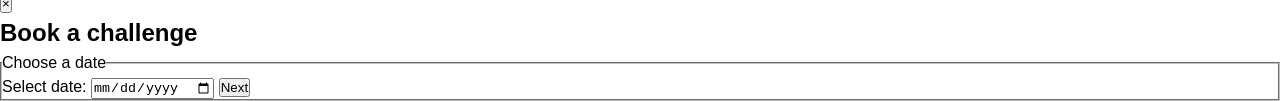
==== commit d4c13685: "Grundläggande struktur för bokningsmodal" ====
--- a/index.html
+++ b/index.html
@@ -87,7 +87,75 @@
 
         <section class = "popular-section">
             <h2 class = "section-title">Popular challenges right now</h2>
-            <div id="top-challenges-container" class="challenges-grid"></div>
+
+            <div class = "challenges-grid">
+
+                <article class = "challenge-card">
+                    <img src = "Images/Hacker-computer.png" alt = "Title of room" class = "challenge-img">
+                    <div class = "challenge-info">
+                        <h3 class = "challenge-title">Title of room (on-site)</h3>
+                        <div class = "challenge-rating">
+                            <div class = "stars">
+                                <img src = "Images/Star-1.png" alt = "Star 1" class = "star-img">
+                                <img src = "Images/Star-2.png" alt = "Star 2" class = "star-img">
+                                <img src = "Images/Star-3.png" alt = "Star 3" class = "star-img">
+                                <img src = "Images/Star-4.png" alt = "Star 4" class = "star-img">
+                                <img src = "Images/Star-5.png" alt = "Star 5" class = "star-img">
+                            </div>
+                            <span class = "participants">2-6 participants</span>
+                        </div>
+                        <p class = "challenge-text">
+                            Praeterea, ex culpa non invenies unum aut non accusatis unum. Et nihil inuitam. Nemo nocere tibi erit, et non inimicos, et
+                        </p>
+                        <a href = "#" class = "btn btn-card-red">Book this room</a>
+                    </div>
+                </article>
+
+                <article class = "challenge-card">
+                    <img src = "Images/Hacker-computer.png" alt = "Title of room" class = "challenge-img">
+                    <div class = "challenge-info">
+                        <h3 class = "challenge-title">Title of room (on-site)</h3>
+                        <div class = "challenge-rating">
+                            <div class = "stars">
+                                <img src = "Images/Star-1.png" alt = "Star 1" class = "star-img">
+                                <img src = "Images/Star-2.png" alt = "Star 2" class = "star-img">
+                                <img src = "Images/Star-3.png" alt = "Star 3" class = "star-img">
+                                <img src = "Images/Star-4.png" alt = "Star 4" class = "star-img">
+                                <img src = "Images/Star-5.png" alt = "Star 5" class = "star-img">
+                            </div>
+                            <span class = "participants">2-6 participants</span>
+                        </div>
+                        <p class = "challenge-text">
+                            Praeterea, ex culpa non invenies unum aut non accusatis unum. Et nihil inuitam. Nemo nocere tibi erit, et non inimicos, et
+                        </p>
+                        <a href = "#" class = "btn btn-card-red">Book this room</a>
+                    </div>
+                </article>
+
+                <article class = "challenge-card">
+                    <img src = "Images/Hacker-computer.png" alt = "Title of room" class = "challenge-img">
+                    <div class = "challenge-info">
+                        <h3 class = "challenge-title">Title of room (on-site)</h3>
+                        <div class = "challenge-rating">
+                            <div class = "stars">
+                                <img src = "Images/Star-1.png" alt = "Star 1" class = "star-img">
+                                <img src = "Images/Star-2.png" alt = "Star 2" class = "star-img">
+                                <img src = "Images/Star-3.png" alt = "Star 3" class = "star-img">
+                                <img src = "Images/Star-4.png" alt = "Star 4" class = "star-img">
+                                <img src = "Images/Star-5.png" alt = "Star 5" class = "star-img">
+                            </div>
+                            <span class = "participants">2-6 participants</span>
+                        </div>
+                        <p class = "challenge-text">
+                            Praeterea, ex culpa non invenies unum aut non accusatis unum. Et nihil inuitam. Nemo nocere tibi erit, et non inimicos, et
+
+                        </p>
+                        <a href = "#" class = "btn btn-card-red">Book this room</a>
+                    </div>
+                </article>
+
+            </div>
+
             <div class = "popular-buttons">
                 <a href = "#" class = "btn btn-blue">On-site challenges</a>
                 <a href = "#" class = "btn btn-red">Online challenges</a>
@@ -161,7 +229,27 @@
             </div>
         </div>
     </footer>
+    
+    <!-- Booking Card -->
+    <button type="button" id="close-booking" class="close-booking" aria-label="Close booking">
+        &times;
+    </button>
+
+    <h2 id="booking-title">Book a challenge</h2>
+
+    <form id="booking-form">
+
+        <fieldset id="booking-step-1">
+            <legend>Choose a date</legend>
+
+            <label for="booking-date">Select date:</label>
+            <input type="date" id="booking-date" required>
+
+            <button type="button" id="booking-next">Next</button>
+        </fieldset>
+    </form>
+    
     <script src = "script.js"></script>
-    <script src="challenges.js"></script>
+    <script src = "booking.js"></script>
 </body>
 </html>
--- a/style.css
+++ b/style.css
@@ -672,9 +672,23 @@
 
     .challenges-grid {
         flex-direction: row; /* Lägger de 3 korten i rad bredvid varandra */ 
+        flex-wrap: wrap;
         gap: 30px;
         overflow-x: visible; /* Stänger av skrollet på desktop */
         padding: 0 20px;
+    }
+
+    .challenge-card {
+        flex: 0 1 calc(33.333% - 20px);
+         min-width: 300px;
+        display: flex;
+        flex-direction: column;
+    }
+    
+    .challenge-info {
+        display: flex;
+        flex-direction: column;
+        flex-grow: 1;
     }
 
     .challenge-text {
@@ -683,11 +697,6 @@
         
     }
 
-    .challenge-card {
-        flex: 1;
-    }
-
-    /* Text som centrerats i "Book this room" knapparna" */
     .btn-card-red {
         display: inline-flex;
         align-items: center; /* Centrerar texten exakt vertikalt */
@@ -695,6 +704,7 @@
         line-height: 1; /* Nollställer radhöjden så den inte trycker nedåt */
         padding-top: 10px;
         padding-bottom: 10px;
+        margin-top: auto;
     }
     .popular-buttons {
         flex-direction: row; /* Knapparna under korten hamnar bredvid varandra */
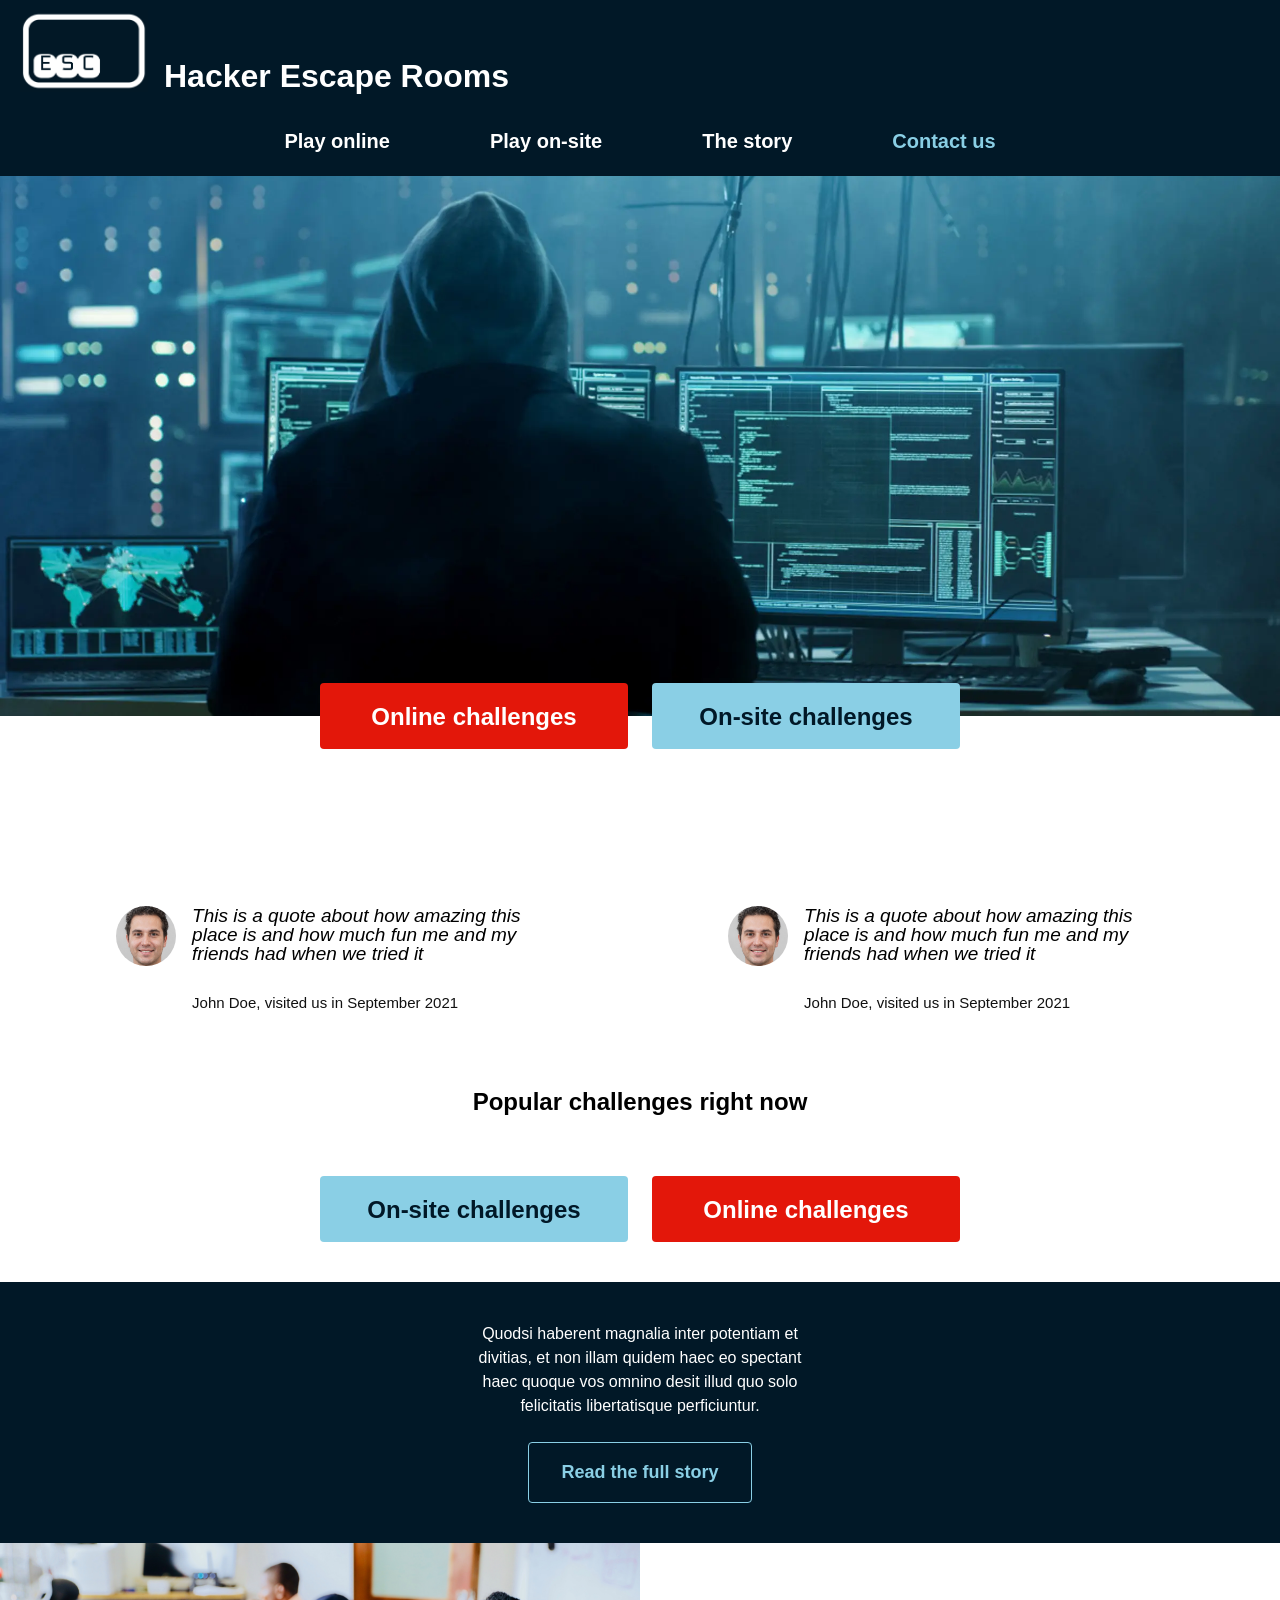
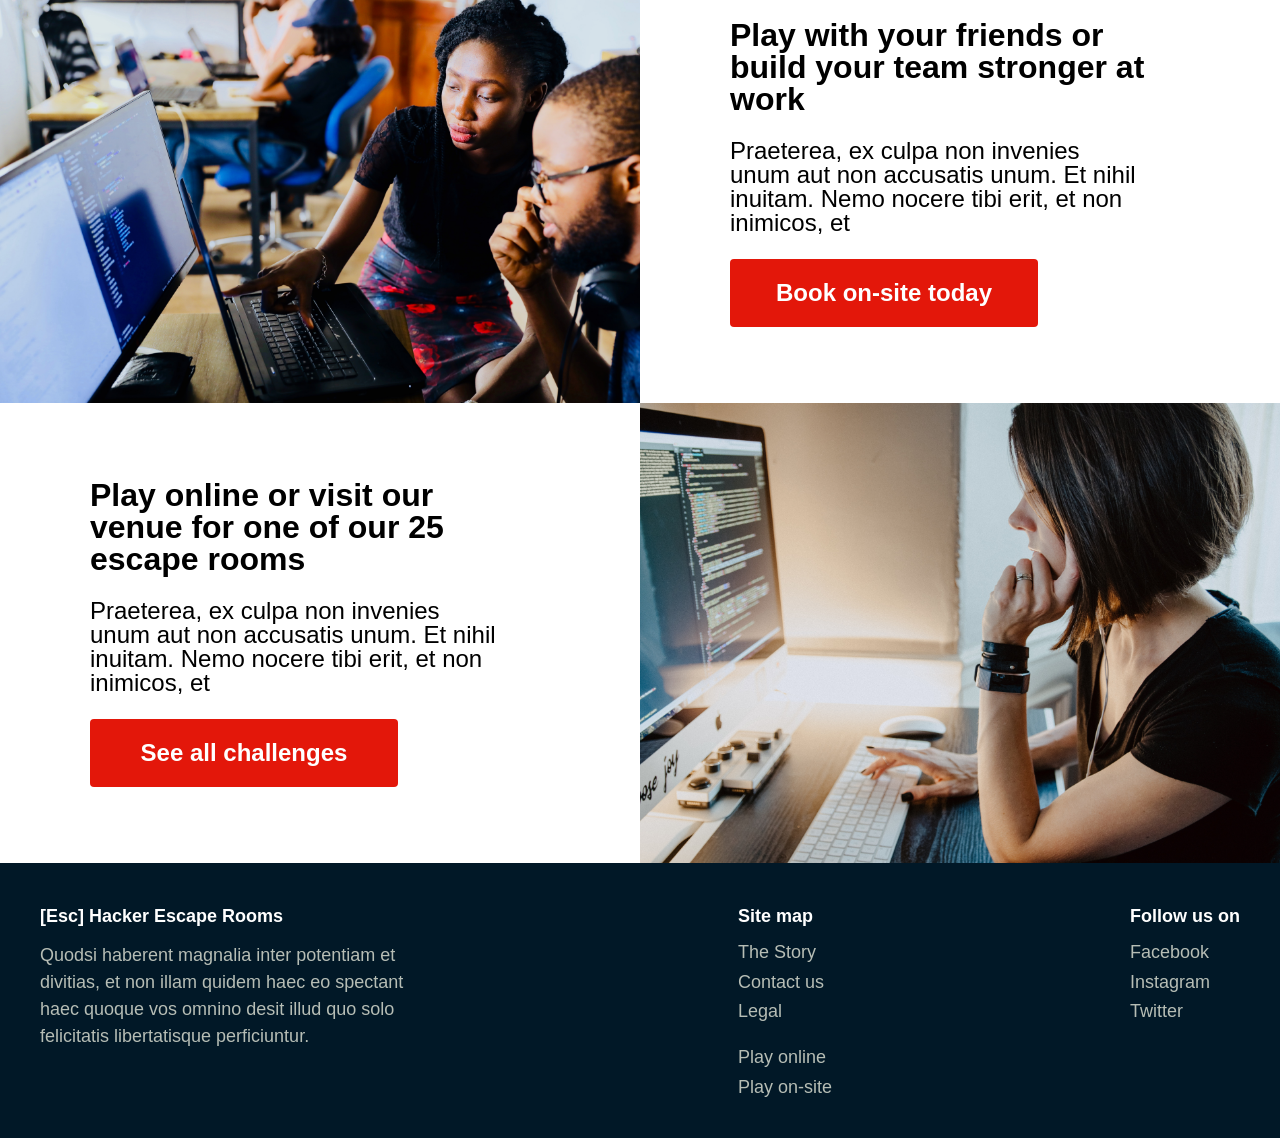
==== commit fe3ede40: "Sammanfogat main med fabian och löst konflikt i index.html" ====
--- a/index.html
+++ b/index.html
@@ -87,75 +87,7 @@
 
         <section class = "popular-section">
             <h2 class = "section-title">Popular challenges right now</h2>
-
-            <div class = "challenges-grid">
-
-                <article class = "challenge-card">
-                    <img src = "Images/Hacker-computer.png" alt = "Title of room" class = "challenge-img">
-                    <div class = "challenge-info">
-                        <h3 class = "challenge-title">Title of room (on-site)</h3>
-                        <div class = "challenge-rating">
-                            <div class = "stars">
-                                <img src = "Images/Star-1.png" alt = "Star 1" class = "star-img">
-                                <img src = "Images/Star-2.png" alt = "Star 2" class = "star-img">
-                                <img src = "Images/Star-3.png" alt = "Star 3" class = "star-img">
-                                <img src = "Images/Star-4.png" alt = "Star 4" class = "star-img">
-                                <img src = "Images/Star-5.png" alt = "Star 5" class = "star-img">
-                            </div>
-                            <span class = "participants">2-6 participants</span>
-                        </div>
-                        <p class = "challenge-text">
-                            Praeterea, ex culpa non invenies unum aut non accusatis unum. Et nihil inuitam. Nemo nocere tibi erit, et non inimicos, et
-                        </p>
-                        <a href = "#" class = "btn btn-card-red">Book this room</a>
-                    </div>
-                </article>
-
-                <article class = "challenge-card">
-                    <img src = "Images/Hacker-computer.png" alt = "Title of room" class = "challenge-img">
-                    <div class = "challenge-info">
-                        <h3 class = "challenge-title">Title of room (on-site)</h3>
-                        <div class = "challenge-rating">
-                            <div class = "stars">
-                                <img src = "Images/Star-1.png" alt = "Star 1" class = "star-img">
-                                <img src = "Images/Star-2.png" alt = "Star 2" class = "star-img">
-                                <img src = "Images/Star-3.png" alt = "Star 3" class = "star-img">
-                                <img src = "Images/Star-4.png" alt = "Star 4" class = "star-img">
-                                <img src = "Images/Star-5.png" alt = "Star 5" class = "star-img">
-                            </div>
-                            <span class = "participants">2-6 participants</span>
-                        </div>
-                        <p class = "challenge-text">
-                            Praeterea, ex culpa non invenies unum aut non accusatis unum. Et nihil inuitam. Nemo nocere tibi erit, et non inimicos, et
-                        </p>
-                        <a href = "#" class = "btn btn-card-red">Book this room</a>
-                    </div>
-                </article>
-
-                <article class = "challenge-card">
-                    <img src = "Images/Hacker-computer.png" alt = "Title of room" class = "challenge-img">
-                    <div class = "challenge-info">
-                        <h3 class = "challenge-title">Title of room (on-site)</h3>
-                        <div class = "challenge-rating">
-                            <div class = "stars">
-                                <img src = "Images/Star-1.png" alt = "Star 1" class = "star-img">
-                                <img src = "Images/Star-2.png" alt = "Star 2" class = "star-img">
-                                <img src = "Images/Star-3.png" alt = "Star 3" class = "star-img">
-                                <img src = "Images/Star-4.png" alt = "Star 4" class = "star-img">
-                                <img src = "Images/Star-5.png" alt = "Star 5" class = "star-img">
-                            </div>
-                            <span class = "participants">2-6 participants</span>
-                        </div>
-                        <p class = "challenge-text">
-                            Praeterea, ex culpa non invenies unum aut non accusatis unum. Et nihil inuitam. Nemo nocere tibi erit, et non inimicos, et
-
-                        </p>
-                        <a href = "#" class = "btn btn-card-red">Book this room</a>
-                    </div>
-                </article>
-
-            </div>
-
+            <div id="top-challenges-container" class="challenges-grid"></div>
             <div class = "popular-buttons">
                 <a href = "#" class = "btn btn-blue">On-site challenges</a>
                 <a href = "#" class = "btn btn-red">Online challenges</a>
@@ -230,26 +162,41 @@
         </div>
     </footer>
     
-    <!-- Booking Card -->
-    <button type="button" id="close-booking" class="close-booking" aria-label="Close booking">
-        &times;
-    </button>
-
-    <h2 id="booking-title">Book a challenge</h2>
-
-    <form id="booking-form">
-
-        <fieldset id="booking-step-1">
-            <legend>Choose a date</legend>
-
-            <label for="booking-date">Select date:</label>
-            <input type="date" id="booking-date" required>
-
-            <button type="button" id="booking-next">Next</button>
-        </fieldset>
-    </form>
-    
-    <script src = "script.js"></script>
-    <script src = "booking.js"></script>
+       <!-- Bokningsruta som öppnas när användaren vill boka en challenge -->
+    <dialog id="booking-modal" aria-labelledby="booking-title">
+
+        <!-- Knapp för att stänga bokningsrutan -->
+        <button type="button" id="close-booking" class="close-booking" aria-label="Close booking">
+            &times;
+        </button>
+
+        <h2 id="booking-title">Book a challenge</h2>
+
+        <!-- Formulär för bokningen -->
+        <form id="booking-form">
+
+            <!-- Första steget: användaren väljer datum -->
+            <fieldset id="booking-step-1">
+                <legend>Choose a date</legend>
+
+                <label for="booking-date">Select date:</label>
+                <input type="date" id="booking-date" required>
+
+                <button type="button" id="booking-next">Next</button>
+            </fieldset>
+
+        </form>
+
+    </dialog>
+
+    <!-- JavaScript för mobilmenyn -->
+    <script src="script.js"></script>
+
+    <!-- JavaScript för att hämta och visa challenges från API -->
+    <script src="challenges.js"></script>
+
+    <!-- JavaScript för bokningsfunktionen -->
+    <script src="booking.js"></script>
+
 </body>
 </html>
